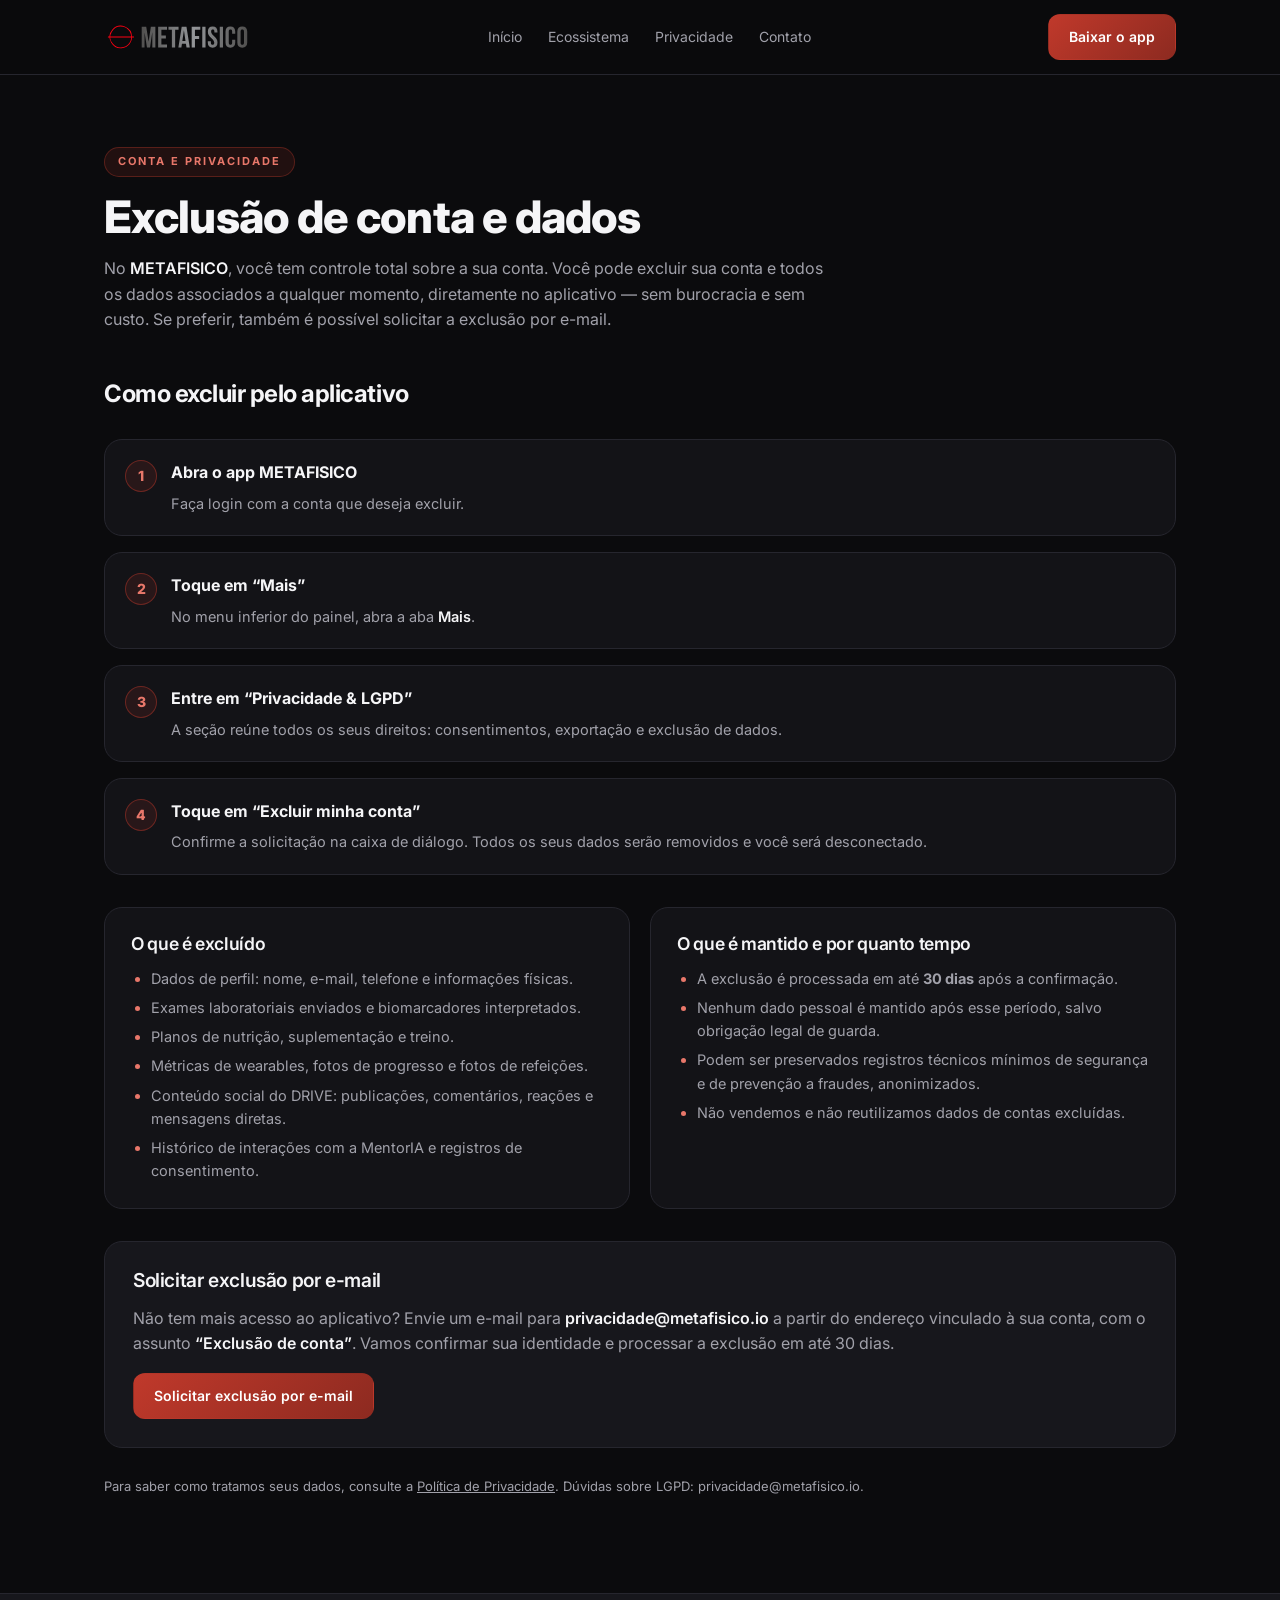
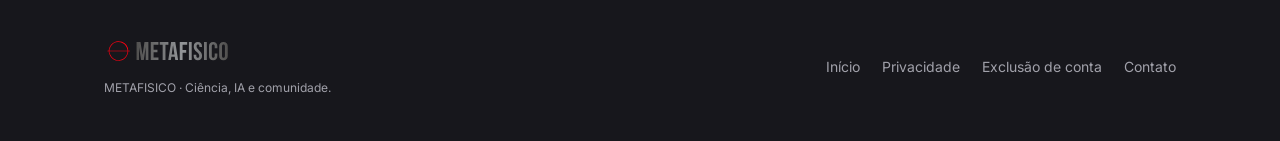
==== excluir-conta.html @ 8224af41 "Adiciona página pública de exclusão de conta e dados (Play Console)" ====
<!doctype html>
<html lang="pt-BR">
  <head>
    <meta charset="utf-8" />
    <meta name="viewport" content="width=device-width, initial-scale=1" />
    <title>Exclusão de conta e dados | METAFISICO</title>
    <meta
      name="description"
      content="Solicite a exclusão da sua conta e dos seus dados do METAFISICO e DRIVE: passos no app, contato por e-mail e o que é excluído ou mantido."
    />
    <link rel="canonical" href="https://metafisico.io/excluir-conta.html" />
    <link rel="icon" href="/favicon.svg" type="image/svg+xml" />
    <meta property="og:type" content="website" />
    <meta property="og:title" content="Exclusão de conta e dados | METAFISICO" />
    <meta property="og:description" content="Como solicitar a exclusão da sua conta e dos seus dados do ecossistema METAFISICO." />
    <meta property="og:url" content="https://metafisico.io/excluir-conta.html" />
    <link rel="preconnect" href="https://fonts.googleapis.com" />
    <link rel="preconnect" href="https://fonts.gstatic.com" crossorigin />
    <link href="https://fonts.googleapis.com/css2?family=Inter:wght@400;600;700;800&display=swap" rel="stylesheet" />
    <link rel="stylesheet" href="styles.css" />
    <style>
      .page { padding: 72px 0 96px; }
      .page h1 { font-size: clamp(1.9rem, 4vw, 2.8rem); }
      .lead { max-width: 720px; }
      .steps { counter-reset: step; margin: 32px 0 0; padding: 0; list-style: none; display: grid; gap: 16px; }
      .steps li {
        counter-increment: step;
        background: var(--card);
        border: 1px solid var(--border);
        border-radius: var(--radius);
        padding: 20px 22px 20px 66px;
        position: relative;
      }
      .steps li::before {
        content: counter(step);
        position: absolute;
        left: 20px;
        top: 20px;
        width: 30px;
        height: 30px;
        border-radius: 999px;
        background: var(--primary-soft);
        border: 1px solid rgba(192, 57, 43, 0.45);
        color: #e8776a;
        font-weight: 800;
        font-size: 14px;
        display: flex;
        align-items: center;
        justify-content: center;
      }
      .steps li strong { color: var(--fg); }
      .steps li p { margin: 6px 0 0; font-size: 14.5px; }
      .cards-2 { display: grid; grid-template-columns: repeat(auto-fit, minmax(280px, 1fr)); gap: 20px; margin-top: 32px; }
      .box { background: var(--card); border: 1px solid var(--border); border-radius: var(--radius); padding: 26px; }
      .box h3 { margin-bottom: 4px; }
      .box ul { margin: 14px 0 0; padding-left: 20px; color: var(--muted); font-size: 14.5px; display: grid; gap: 6px; }
      .box ul li::marker { color: #e8776a; }
      .contact {
        margin-top: 32px;
        background: var(--card-soft);
        border: 1px solid var(--border);
        border-radius: var(--radius);
        padding: 28px;
      }
      .contact a.btn { margin-top: 16px; display: inline-block; }
      .fine-note { font-size: 13px; margin-top: 28px; }
    </style>
  </head>
  <body>
    <header class="site-header">
      <div class="nav">
        <img src="assets/logo-metafisico.svg" alt="METAFISICO" />
        <nav class="nav-links">
          <a href="/">Início</a>
          <a href="/#ecossistema">Ecossistema</a>
          <a href="privacidade.html">Privacidade</a>
          <a href="mailto:privacidade@metafisico.io">Contato</a>
        </nav>
        <a class="btn btn-primary" href="/#baixar">Baixar o app</a>
      </div>
    </header>

    <main class="page">
      <div class="wrap">
        <span class="eyebrow">Conta e privacidade</span>
        <h1 style="margin-top:16px">Exclusão de conta e dados</h1>
        <p class="lead">
          No <strong>METAFISICO</strong>, você tem controle total sobre a sua conta. Você pode excluir
          sua conta e todos os dados associados a qualquer momento, diretamente no aplicativo — sem
          burocracia e sem custo. Se preferir, também é possível solicitar a exclusão por e-mail.
        </p>

        <h2 style="margin-top:48px;font-size:1.5rem">Como excluir pelo aplicativo</h2>
        <ol class="steps">
          <li>
            <strong>Abra o app METAFISICO</strong>
            <p>Faça login com a conta que deseja excluir.</p>
          </li>
          <li>
            <strong>Toque em “Mais”</strong>
            <p>No menu inferior do painel, abra a aba <strong>Mais</strong>.</p>
          </li>
          <li>
            <strong>Entre em “Privacidade & LGPD”</strong>
            <p>A seção reúne todos os seus direitos: consentimentos, exportação e exclusão de dados.</p>
          </li>
          <li>
            <strong>Toque em “Excluir minha conta”</strong>
            <p>Confirme a solicitação na caixa de diálogo. Todos os seus dados serão removidos e você será desconectado.</p>
          </li>
        </ol>

        <div class="cards-2">
          <div class="box">
            <h3>O que é excluído</h3>
            <ul>
              <li>Dados de perfil: nome, e-mail, telefone e informações físicas.</li>
              <li>Exames laboratoriais enviados e biomarcadores interpretados.</li>
              <li>Planos de nutrição, suplementação e treino.</li>
              <li>Métricas de wearables, fotos de progresso e fotos de refeições.</li>
              <li>Conteúdo social do DRIVE: publicações, comentários, reações e mensagens diretas.</li>
              <li>Histórico de interações com a MentorIA e registros de consentimento.</li>
            </ul>
          </div>
          <div class="box">
            <h3>O que é mantido e por quanto tempo</h3>
            <ul>
              <li>A exclusão é processada em até <strong>30 dias</strong> após a confirmação.</li>
              <li>Nenhum dado pessoal é mantido após esse período, salvo obrigação legal de guarda.</li>
              <li>Podem ser preservados registros técnicos mínimos de segurança e de prevenção a fraudes, anonimizados.</li>
              <li>Não vendemos e não reutilizamos dados de contas excluídas.</li>
            </ul>
          </div>
        </div>

        <div class="contact">
          <h3 style="font-size:1.2rem">Solicitar exclusão por e-mail</h3>
          <p>
            Não tem mais acesso ao aplicativo? Envie um e-mail para
            <strong>privacidade@metafisico.io</strong> a partir do endereço vinculado à sua conta,
            com o assunto <strong>“Exclusão de conta”</strong>. Vamos confirmar sua identidade e
            processar a exclusão em até 30 dias.
          </p>
          <a class="btn btn-primary" href="mailto:privacidade@metafisico.io?subject=Exclus%C3%A3o%20de%20conta%20—%20METAFISICO">Solicitar exclusão por e-mail</a>
        </div>

        <p class="fine-note">
          Para saber como tratamos seus dados, consulte a
          <a href="privacidade.html" style="text-decoration:underline">Política de Privacidade</a>.
          Dúvidas sobre LGPD: privacidade@metafisico.io.
        </p>
      </div>
    </main>

    <footer class="site-footer">
      <div class="wrap cols">
        <div>
          <img src="assets/logo-metafisico.svg" alt="METAFISICO" />
          <p class="fine">METAFISICO · Ciência, IA e comunidade.</p>
        </div>
        <nav>
          <a href="/">Início</a>
          <a href="privacidade.html">Privacidade</a>
          <a href="excluir-conta.html">Exclusão de conta</a>
          <a href="mailto:contato@metafisico.io">Contato</a>
        </nav>
      </div>
    </footer>
  </body>
</html>
---- styles.css ----
:root {
  --bg: #0b0b0d;
  --card: #131317;
  --card-soft: #17171c;
  --border: #26262e;
  --fg: #f5f5f7;
  --muted: #a1a1aa;
  --primary: #c0392b;
  --primary-soft: rgba(192, 57, 43, 0.12);
  --wine: #6d2233;
  --radius: 18px;
  --max: 1120px;
  --shadow: 0 24px 60px rgba(0, 0, 0, 0.45);
}

* { box-sizing: border-box; }

html { scroll-behavior: smooth; }

body {
  margin: 0;
  background: var(--bg);
  color: var(--fg);
  font-family: "Inter", -apple-system, BlinkMacSystemFont, "Segoe UI", Roboto, Helvetica, Arial, sans-serif;
  -webkit-font-smoothing: antialiased;
  line-height: 1.6;
}

img { max-width: 100%; display: block; }

a { color: inherit; }

.wrap { width: 100%; max-width: var(--max); margin: 0 auto; padding: 0 24px; }

section { padding: 88px 0; }

.eyebrow {
  display: inline-flex;
  align-items: center;
  gap: 8px;
  border: 1px solid rgba(192, 57, 43, 0.35);
  background: var(--primary-soft);
  color: #e8776a;
  border-radius: 999px;
  padding: 5px 13px;
  font-size: 11px;
  font-weight: 700;
  letter-spacing: 0.18em;
  text-transform: uppercase;
}

h1, h2, h3 { line-height: 1.1; letter-spacing: -0.02em; margin: 0; }
h1 { font-size: clamp(2.2rem, 5.4vw, 3.8rem); font-weight: 800; }
h2 { font-size: clamp(1.7rem, 3.4vw, 2.5rem); font-weight: 700; }
h3 { font-size: 1.1rem; font-weight: 600; }

p { color: var(--muted); margin: 14px 0 0; }
p strong { color: var(--fg); font-weight: 600; }

.gradient-text {
  background: linear-gradient(100deg, #e05a49, #c0392b 45%, #6d2233);
  -webkit-background-clip: text;
  background-clip: text;
  color: transparent;
}

/* Header */
header.site-header {
  position: sticky;
  top: 0;
  z-index: 50;
  backdrop-filter: blur(16px);
  background: rgba(11, 11, 13, 0.78);
  border-bottom: 1px solid var(--border);
}
.nav {
  display: flex;
  align-items: center;
  justify-content: space-between;
  padding: 14px 24px;
  max-width: var(--max);
  margin: 0 auto;
}
.nav img { height: 30px; width: auto; }
.nav-links { display: none; gap: 26px; font-size: 14px; color: var(--muted); }
.nav-links a { text-decoration: none; }
.nav-links a:hover { color: var(--fg); }

.btn {
  display: inline-flex;
  align-items: center;
  justify-content: center;
  gap: 8px;
  border-radius: 12px;
  padding: 11px 20px;
  font-size: 14px;
  font-weight: 600;
  text-decoration: none;
  border: 1px solid transparent;
  cursor: pointer;
  transition: transform 0.15s ease, background 0.15s ease;
}
.btn:hover { transform: translateY(-1px); }
.btn-primary { background: linear-gradient(135deg, #c0392b, #8d2a20); color: #fff; }
.btn-ghost { border-color: rgba(192, 57, 43, 0.35); color: var(--fg); background: rgba(255,255,255,0.02); }
.btn-lg { padding: 14px 26px; font-size: 15px; }

/* Hero */
.hero { position: relative; overflow: hidden; }
.hero-bg {
  position: absolute; inset: 0;
  background: url("assets/hero-background.jpg") center/cover no-repeat;
  opacity: 0.35;
}
.hero-veil {
  position: absolute; inset: 0;
  background: linear-gradient(180deg, rgba(11,11,13,0.55), rgba(11,11,13,0.95) 70%, var(--bg));
}
.hero .wrap { position: relative; z-index: 1; }
.hero { padding: 96px 0 80px; }

.grid-2 { display: grid; gap: 48px; align-items: center; }
.stack > * + * { margin-top: 18px; }

.hero-phones { display: flex; align-items: flex-end; justify-content: center; gap: 16px; }
.phone { width: 100%; max-width: 330px; height: auto; object-fit: contain; border-radius: 20px; border: 1px solid rgba(255,255,255,0.06); filter: drop-shadow(0 24px 50px rgba(0,0,0,0.55)); }
.phone-side { display: none; width: 40%; max-width: 260px; height: auto; object-fit: contain; border-radius: 16px; border: 1px solid rgba(255,255,255,0.05); opacity: 0.9; filter: drop-shadow(0 20px 40px rgba(0,0,0,0.5)); }
.card .ico svg { width: 22px; height: 22px; }



.trust { display: flex; flex-wrap: wrap; gap: 8px 22px; font-size: 12px; color: var(--muted); padding-top: 6px; }

/* Numbers */
.numbers { border-top: 1px solid var(--border); border-bottom: 1px solid var(--border); background: var(--card-soft); }
.numbers-grid { display: grid; grid-template-columns: repeat(2, 1fr); gap: 24px; padding: 36px 24px; max-width: var(--max); margin: 0 auto; text-align: center; }
.numbers-grid .value { font-size: 2rem; font-weight: 800; color: #e0604f; }
.numbers-grid .label { font-size: 12px; color: var(--muted); margin-top: 4px; }

/* Cards */
.cards { display: grid; gap: 20px; margin-top: 44px; }
.card {
  border: 1px solid var(--border);
  background: var(--card);
  border-radius: var(--radius);
  padding: 26px;
}
.card .ico {
  width: 42px; height: 42px; border-radius: 12px;
  background: var(--primary-soft);
  display: flex; align-items: center; justify-content: center;
  margin-bottom: 16px; color: #e0604f;

}

.soft { background: var(--card-soft); }

ul.checks { list-style: none; padding: 0; margin: 18px 0 0; color: var(--muted); font-size: 14px; }
ul.checks li { position: relative; padding-left: 22px; margin-top: 10px; }
ul.checks li::before { content: "—"; position: absolute; left: 0; color: var(--primary); }

.tags { display: flex; flex-wrap: wrap; gap: 10px; margin-top: 18px; }
.tag { border: 1px solid var(--border); background: var(--card); border-radius: 999px; padding: 7px 14px; font-size: 12px; color: var(--muted); }

/* Download */
.download-box {
  border: 1px solid rgba(192, 57, 43, 0.28);
  border-radius: 26px;
  background: linear-gradient(140deg, rgba(192,57,43,0.14), var(--card) 55%);
  padding: 36px 28px;
}
.qr-card {
  background: #fff;
  color: #111;
  border-radius: 18px;
  padding: 20px;
  display: flex;
  flex-direction: column;
  align-items: center;
  gap: 12px;
  width: fit-content;
  margin: 32px auto 0;
}
.qr-card img { display: block; width: 188px; height: 188px; }
.qr-card .qr-caption { font-size: 12px; color: #444; text-align: center; }

.drive-logo { height: 56px; width: auto; }

/* Footer */
footer.site-footer { border-top: 1px solid var(--border); background: var(--card-soft); padding: 44px 0; }
footer .cols { display: flex; flex-direction: column; gap: 26px; }
footer img { height: 26px; width: auto; }
footer .fine { font-size: 12px; color: var(--muted); max-width: 420px; }
footer nav { display: flex; flex-wrap: wrap; gap: 10px 22px; font-size: 14px; color: var(--muted); }
footer nav a { text-decoration: none; }
footer nav a:hover { color: var(--fg); }

/* Legal pages */
.legal { max-width: 820px; margin: 0 auto; padding: 56px 24px 88px; }
.legal h1 { font-size: 2rem; margin-bottom: 8px; }
.legal h2 { font-size: 1.25rem; margin-top: 38px; }
.legal p, .legal li { color: var(--muted); font-size: 15px; }
.legal ul { padding-left: 20px; }
.legal a { color: #e8776a; }

@media (min-width: 700px) {
  .numbers-grid { grid-template-columns: repeat(4, 1fr); }
  .cards { grid-template-columns: repeat(3, 1fr); }
  .phone-side { display: block; }
}

@media (min-width: 900px) {
  section { padding: 108px 0; }
  .nav-links { display: flex; }
  .grid-2 { grid-template-columns: 1fr 1fr; gap: 64px; }
  .order-2 { order: 2; }
  .download-box { padding: 56px; }
  .download-grid { display: grid; grid-template-columns: 1.4fr 1fr; gap: 48px; align-items: center; }
  .qr-card { margin: 0 auto; }
  footer .cols { flex-direction: row; align-items: center; justify-content: space-between; }
}
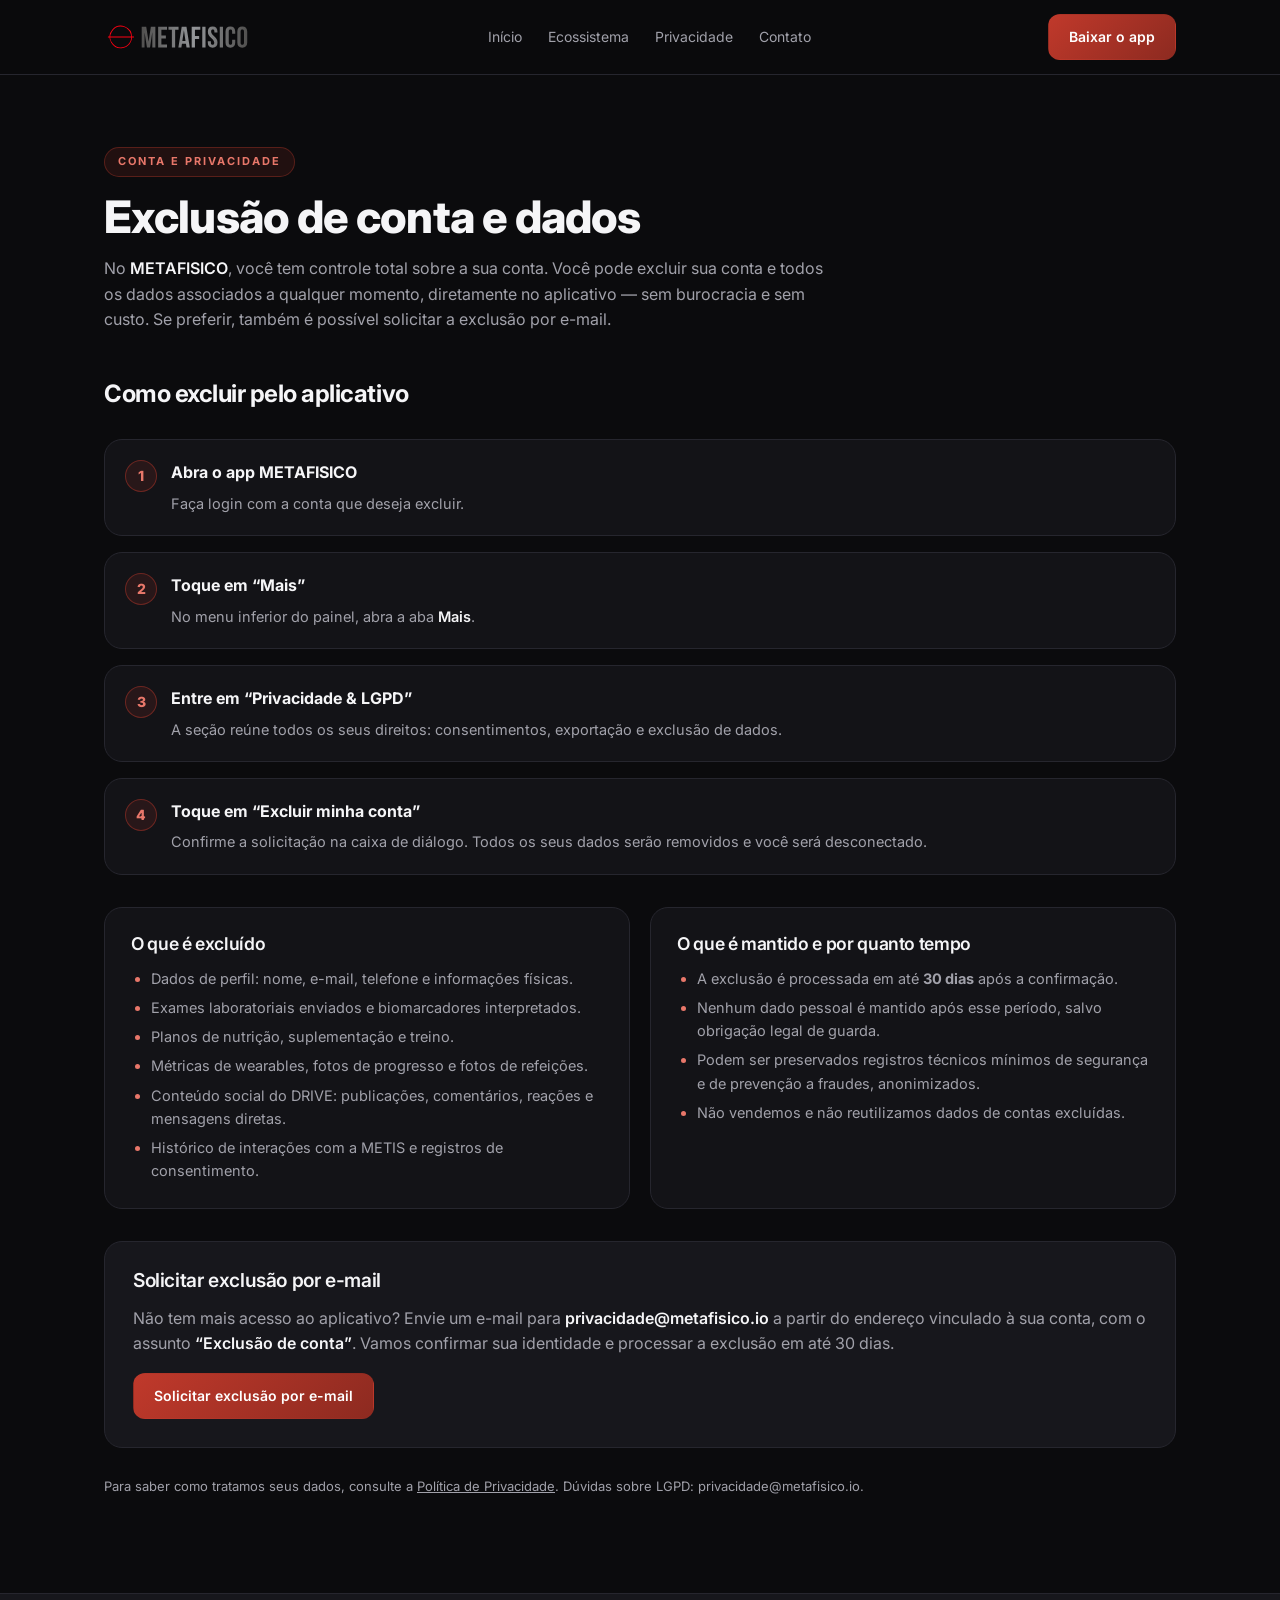
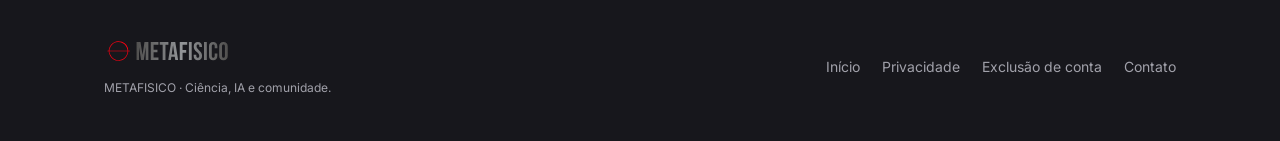
==== commit 3384c1e2: "METIS branding: excluir-conta.html" ====
--- a/excluir-conta.html
+++ b/excluir-conta.html
@@ -119,7 +119,7 @@
               <li>Planos de nutrição, suplementação e treino.</li>
               <li>Métricas de wearables, fotos de progresso e fotos de refeições.</li>
               <li>Conteúdo social do DRIVE: publicações, comentários, reações e mensagens diretas.</li>
-              <li>Histórico de interações com a MentorIA e registros de consentimento.</li>
+              <li>Histórico de interações com a METIS e registros de consentimento.</li>
             </ul>
           </div>
           <div class="box">
